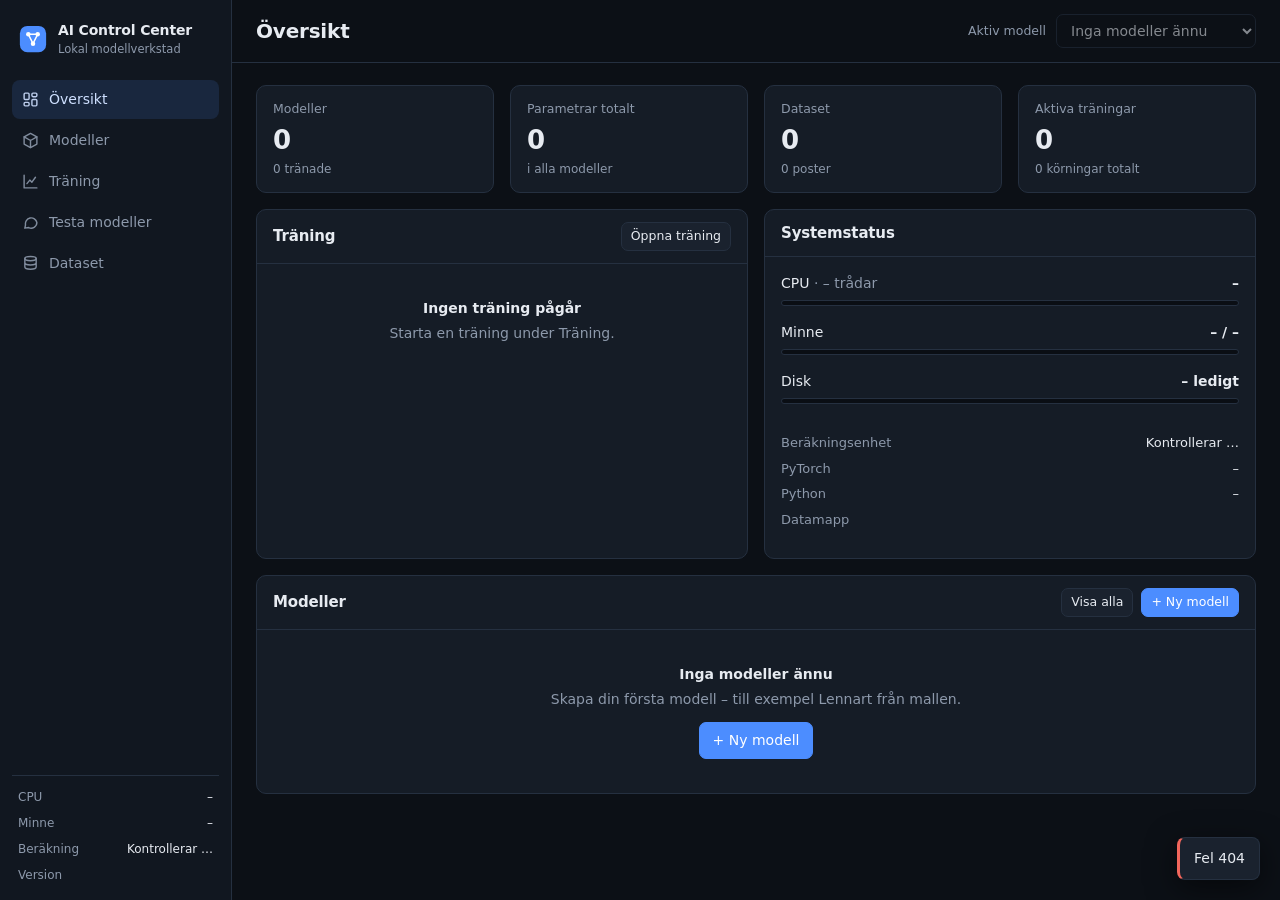
==== aicc/ui/index.html @ fc384c25 "Bygg AI Control Center: kontrollpanel för att skapa, träna och testa AI-modeller Lokal kontrollpanel" ====
<!doctype html>
<html lang="sv">
<head>
<meta charset="utf-8">
<meta name="viewport" content="width=device-width, initial-scale=1">
<title>AI Control Center</title>
<link rel="stylesheet" href="style.css">
</head>
<body>
<div id="app">
  <aside class="sidebar">
    <div class="brand">
      <svg viewBox="0 0 32 32" width="30" height="30" aria-hidden="true"><rect x="2" y="2" width="28" height="28" rx="8" fill="var(--accent)"/><circle cx="11" cy="11" r="2.4" fill="#fff"/><circle cx="21" cy="11" r="2.4" fill="#fff"/><circle cx="16" cy="21" r="2.4" fill="#fff"/><path d="M11 11L21 11L16 21Z" stroke="#fff" stroke-width="1.6" fill="none"/></svg>
      <div><strong>AI Control Center</strong><span>Lokal modellverkstad</span></div>
    </div>
    <nav id="nav"></nav>
    <div class="side-status" id="side-status"></div>
  </aside>
  <main>
    <header class="topbar">
      <h1 id="page-title"></h1>
      <div class="active-model">
        <label for="active-model">Aktiv modell</label>
        <select id="active-model"></select>
      </div>
    </header>
    <section id="view"></section>
  </main>
</div>
<div id="modal-root"></div>
<div id="toasts" aria-live="polite"></div>
<script src="app.js"></script>
</body>
</html>
---- aicc/ui/style.css ----
:root {
  --bg: #0c1016;
  --bg-2: #111720;
  --panel: #151c26;
  --panel-2: #1a222e;
  --border: #253040;
  --border-2: #32405380;
  --text: #e7ebf1;
  --muted: #8d99ab;
  --faint: #5d6a7c;
  --accent: #4c8dff;
  --accent-2: #2f6fe6;
  --accent-soft: #4c8dff22;
  --good: #3fbf7f;
  --warn: #e0a93b;
  --bad: #f2665c;
  --violet: #a78bfa;
  --radius: 10px;
  --mono: "Cascadia Code", "Cascadia Mono", Consolas, "SF Mono", Menlo, monospace;
  color-scheme: dark;
}
* { box-sizing: border-box; }
html, body { height: 100%; margin: 0; }
body {
  background: var(--bg); color: var(--text);
  font: 14px/1.5 "Segoe UI Variable Text", "Segoe UI", system-ui, -apple-system, sans-serif;
  -webkit-font-smoothing: antialiased;
}
h1, h2, h3 { margin: 0; font-weight: 600; letter-spacing: -0.01em; }
h1 { font-size: 20px; } h2 { font-size: 15px; } h3 { font-size: 13px; }
button, input, select, textarea { font: inherit; color: inherit; }
a { color: var(--accent); }
::-webkit-scrollbar { width: 10px; height: 10px; }
::-webkit-scrollbar-thumb { background: #2a3545; border-radius: 6px; border: 2px solid transparent; background-clip: content-box; }
::-webkit-scrollbar-thumb:hover { background-color: #3a4960; }

#app { display: grid; grid-template-columns: 232px 1fr; height: 100vh; }
.sidebar { background: var(--bg-2); border-right: 1px solid var(--border); display: flex; flex-direction: column; padding: 16px 12px; gap: 18px; min-height: 0; }
.brand { display: flex; align-items: center; gap: 10px; padding: 4px 6px; }
.brand strong { display: block; font-size: 14px; letter-spacing: -0.01em; }
.brand span { display: block; font-size: 11.5px; color: var(--muted); }
nav { display: flex; flex-direction: column; gap: 2px; }
nav button { display: flex; align-items: center; gap: 10px; width: 100%; padding: 9px 10px; background: none; border: 0; border-radius: 8px; color: var(--muted); cursor: pointer; text-align: left; font-weight: 500; }
nav button:hover { background: var(--panel); color: var(--text); }
nav button.on { background: var(--accent-soft); color: #cfe0ff; }
nav button svg { flex: none; opacity: .9; }
nav button .pill { margin-left: auto; }
.side-status { margin-top: auto; font-size: 12px; color: var(--muted); border-top: 1px solid var(--border); padding: 12px 6px 0; display: grid; gap: 8px; }
.side-status .row { display: flex; justify-content: space-between; gap: 8px; }
.side-status b { color: var(--text); font-weight: 500; }

main { display: flex; flex-direction: column; min-width: 0; min-height: 0; }
.topbar { display: flex; align-items: center; justify-content: space-between; padding: 14px 24px; border-bottom: 1px solid var(--border); background: var(--bg); }
.active-model { display: flex; align-items: center; gap: 10px; }
.active-model label { color: var(--muted); font-size: 12.5px; }
.active-model select { min-width: 200px; }
#view { flex: 1; overflow: auto; padding: 22px 24px 40px; min-height: 0; }

/* Formulärkontroller */
input[type=text], input[type=number], input[type=file], select, textarea {
  background: var(--bg); border: 1px solid var(--border); border-radius: 7px; padding: 7px 10px; width: 100%; outline: none; min-width: 0;
}
input:focus, select:focus, textarea:focus { border-color: var(--accent); box-shadow: 0 0 0 3px var(--accent-soft); }
input:disabled, select:disabled, textarea:disabled { opacity: .55; cursor: not-allowed; }
textarea { resize: vertical; min-height: 64px; }
input[type=range] { width: 100%; accent-color: var(--accent); }
input[type=checkbox] { accent-color: var(--accent); width: 15px; height: 15px; }
label.field { display: grid; gap: 5px; font-size: 12.5px; color: var(--muted); min-width: 0; }
label.field > span em { font-style: normal; color: var(--faint); }
label.check { display: flex; align-items: center; gap: 8px; color: var(--text); font-size: 13px; cursor: pointer; }
.form-grid { display: grid; grid-template-columns: repeat(2, minmax(0, 1fr)); gap: 12px 14px; }
.form-grid.three { grid-template-columns: repeat(3, minmax(0, 1fr)); }
.form-grid .wide { grid-column: 1 / -1; }
.hint { font-size: 12px; color: var(--muted); }

.btn { display: inline-flex; align-items: center; justify-content: center; gap: 7px; padding: 7px 13px; border-radius: 7px; border: 1px solid var(--border); background: var(--panel-2); cursor: pointer; font-weight: 500; white-space: nowrap; }
.btn:hover { border-color: #3b4a60; background: #202a38; }
.btn:disabled { opacity: .5; cursor: not-allowed; }
.btn.primary { background: var(--accent); border-color: var(--accent); color: #fff; }
.btn.primary:hover { background: var(--accent-2); border-color: var(--accent-2); }
.btn.danger { color: var(--bad); }
.btn.danger:hover { border-color: var(--bad); background: #f2665c18; }
.btn.ghost { background: none; border-color: transparent; color: var(--muted); }
.btn.ghost:hover { background: var(--panel-2); color: var(--text); }
.btn.small { padding: 4px 9px; font-size: 12.5px; }
.btn-row { display: flex; gap: 8px; flex-wrap: wrap; align-items: center; }

.panel { background: var(--panel); border: 1px solid var(--border); border-radius: var(--radius); }
.panel > header { display: flex; align-items: center; justify-content: space-between; gap: 10px; padding: 12px 16px; border-bottom: 1px solid var(--border); }
.panel > .body { padding: 16px; }
.toolbar { display: flex; align-items: center; justify-content: space-between; gap: 12px; margin-bottom: 16px; flex-wrap: wrap; }
.toolbar p { margin: 0; color: var(--muted); }
.grid { display: grid; gap: 16px; }
.cols-4 { grid-template-columns: repeat(4, minmax(0, 1fr)); }
.cols-2 { grid-template-columns: repeat(2, minmax(0, 1fr)); }
.split { grid-template-columns: 360px minmax(0, 1fr); align-items: start; }
.muted { color: var(--muted); } .mono { font-family: var(--mono); font-size: 12.5px; }
.num { font-variant-numeric: tabular-nums; }
.empty { padding: 34px 16px; text-align: center; color: var(--muted); }
.empty strong { display: block; color: var(--text); margin-bottom: 4px; font-size: 14px; }

.stat { padding: 14px 16px; }
.stat .label { color: var(--muted); font-size: 12.5px; }
.stat .value { font-size: 26px; font-weight: 600; letter-spacing: -0.02em; margin-top: 2px; }
.stat .sub { color: var(--muted); font-size: 12px; }

.pill { display: inline-flex; align-items: center; gap: 5px; padding: 1px 8px; border-radius: 99px; font-size: 11.5px; font-weight: 600; border: 1px solid var(--border); color: var(--muted); white-space: nowrap; }
.pill::before { content: ""; width: 6px; height: 6px; border-radius: 50%; background: currentColor; }
.pill.good { color: var(--good); border-color: #3fbf7f44; background: #3fbf7f12; }
.pill.run { color: var(--accent); border-color: #4c8dff55; background: var(--accent-soft); }
.pill.run::before { animation: pulse 1.2s infinite; }
.pill.warn { color: var(--warn); border-color: #e0a93b44; background: #e0a93b12; }
.pill.bad { color: var(--bad); border-color: #f2665c44; background: #f2665c12; }
.pill.plain::before { display: none; }
@keyframes pulse { 50% { opacity: .25; } }

.bar { height: 6px; background: #0a0e14; border-radius: 99px; overflow: hidden; border: 1px solid var(--border); }
.bar > i { display: block; height: 100%; background: var(--accent); border-radius: 99px; transition: width .4s; }
.bar.good > i { background: var(--good); } .bar.warn > i { background: var(--warn); }

table { width: 100%; border-collapse: collapse; }
th, td { text-align: left; padding: 9px 12px; border-bottom: 1px solid var(--border); vertical-align: middle; }
th { font-size: 11.5px; text-transform: uppercase; letter-spacing: .05em; color: var(--muted); font-weight: 600; }
tr:last-child td { border-bottom: 0; }
tbody tr.click { cursor: pointer; } tbody tr.click:hover { background: var(--panel-2); }
tbody tr.sel { background: var(--accent-soft); }
td.right, th.right { text-align: right; }

.kv { display: grid; grid-template-columns: auto 1fr; gap: 6px 16px; font-size: 13px; }
.kv dt { color: var(--muted); } .kv dd { margin: 0; text-align: right; min-width: 0; overflow-wrap: anywhere; }

/* Modellkort */
.model-grid { display: grid; grid-template-columns: repeat(auto-fill, minmax(320px, 1fr)); gap: 16px; }
.model-card { padding: 16px; display: flex; flex-direction: column; gap: 12px; }
.model-card.active { border-color: #4c8dff88; box-shadow: 0 0 0 1px #4c8dff44; }
.model-card .head { display: flex; align-items: flex-start; justify-content: space-between; gap: 10px; }
.model-card .head h2 { font-size: 16px; }
.model-card .desc { color: var(--muted); font-size: 13px; min-height: 38px; display: -webkit-box; -webkit-line-clamp: 2; -webkit-box-orient: vertical; overflow: hidden; }
.facts { display: grid; grid-template-columns: repeat(3, 1fr); gap: 8px; }
.facts div { background: var(--bg); border: 1px solid var(--border); border-radius: 8px; padding: 7px 9px; min-width: 0; }
.facts span { display: block; font-size: 11px; color: var(--muted); }
.facts b { font-weight: 600; font-size: 13.5px; white-space: nowrap; overflow: hidden; text-overflow: ellipsis; display: block; }
.tags { display: flex; gap: 6px; flex-wrap: wrap; }
.tag { font-size: 11.5px; padding: 1px 8px; border-radius: 6px; background: var(--panel-2); border: 1px solid var(--border); color: var(--muted); }

/* Modal */
.overlay { position: fixed; inset: 0; background: #05080ccc; display: grid; place-items: center; z-index: 50; padding: 24px; }
.modal { background: var(--panel); border: 1px solid var(--border); border-radius: 12px; width: min(680px, 100%); max-height: calc(100vh - 48px); display: flex; flex-direction: column; box-shadow: 0 24px 80px #000a; }
.modal.wide { width: min(940px, 100%); } .modal.narrow { width: min(440px, 100%); }
.modal > header { padding: 14px 18px; border-bottom: 1px solid var(--border); display: flex; justify-content: space-between; align-items: center; }
.modal > .body { padding: 18px; overflow: auto; display: grid; gap: 16px; }
.modal > footer { padding: 12px 18px; border-top: 1px solid var(--border); display: flex; justify-content: flex-end; gap: 8px; }
.section-title { font-size: 11.5px; text-transform: uppercase; letter-spacing: .06em; color: var(--muted); font-weight: 600; margin-bottom: -6px; }
.estimate { background: var(--bg); border: 1px solid var(--border); border-radius: 8px; padding: 10px 14px; display: flex; justify-content: space-between; gap: 12px; align-items: center; }
.estimate b { font-size: 18px; font-variant-numeric: tabular-nums; }
.tabs { display: flex; gap: 2px; border-bottom: 1px solid var(--border); }
.tabs button { background: none; border: 0; padding: 8px 12px; color: var(--muted); cursor: pointer; border-bottom: 2px solid transparent; margin-bottom: -1px; font-weight: 500; }
.tabs button.on { color: var(--text); border-bottom-color: var(--accent); }
pre.code { background: var(--bg); border: 1px solid var(--border); border-radius: 8px; padding: 12px; margin: 0; overflow: auto; max-height: 420px; font: 12px/1.55 var(--mono); white-space: pre; }
pre.log { white-space: pre-wrap; overflow-wrap: anywhere; height: 230px; max-height: none; color: #b8c3d2; }

/* Träning */
.run-head { display: flex; align-items: center; justify-content: space-between; gap: 12px; flex-wrap: wrap; }
.metrics { display: grid; grid-template-columns: repeat(6, minmax(0, 1fr)); gap: 10px; }
.metrics div { background: var(--bg); border: 1px solid var(--border); border-radius: 8px; padding: 8px 10px; min-width: 0; }
.metrics span { display: block; font-size: 11px; color: var(--muted); }
.metrics b { font-size: 15px; font-weight: 600; font-variant-numeric: tabular-nums; white-space: nowrap; }
.chart-wrap { position: relative; height: 260px; background: var(--bg); border: 1px solid var(--border); border-radius: 8px; }
.chart-wrap canvas { position: absolute; inset: 0; width: 100%; height: 100%; }
.legend { display: flex; gap: 14px; font-size: 12px; color: var(--muted); }
.legend i { display: inline-block; width: 10px; height: 3px; border-radius: 2px; margin-right: 6px; vertical-align: middle; }
details.adv { border: 1px solid var(--border); border-radius: 8px; padding: 8px 12px; }
details.adv summary { cursor: pointer; color: var(--muted); font-size: 13px; }
details.adv[open] summary { margin-bottom: 12px; }

/* Chatt */
.chat-layout { display: grid; grid-template-columns: 300px minmax(0, 1fr); gap: 16px; height: 100%; min-height: 480px; }
.chat-side { display: flex; flex-direction: column; gap: 16px; overflow: auto; min-height: 0; }
.chat-main { display: flex; flex-direction: column; min-height: 0; min-width: 0; }
.chat-cols { flex: 1; display: grid; grid-auto-flow: column; grid-auto-columns: minmax(0, 1fr); gap: 12px; min-height: 0; }
.chat-col { display: flex; flex-direction: column; min-height: 0; min-width: 0; }
.chat-col > header { padding: 8px 10px; gap: 8px; }
.chat-col > header select { flex: 1; }
.chat-col > header select.ckpt { flex: 0 0 120px; }
.msgs { flex: 1; overflow: auto; padding: 14px; display: flex; flex-direction: column; gap: 12px; min-height: 0; }
.msg { max-width: 88%; padding: 9px 13px; border-radius: 12px; white-space: pre-wrap; overflow-wrap: anywhere; }
.msg.user { align-self: flex-end; background: var(--accent); color: #fff; border-bottom-right-radius: 4px; }
.msg.assistant { align-self: flex-start; background: var(--panel-2); border: 1px solid var(--border); border-bottom-left-radius: 4px; }
.msg.error { border-color: #f2665c66; color: var(--bad); }
.msg .info { display: block; margin-top: 5px; font-size: 11px; color: var(--muted); }
.msg .cursor { display: inline-block; width: 7px; height: 14px; background: var(--muted); vertical-align: -2px; animation: pulse 1s infinite; }
.composer { display: flex; gap: 10px; margin-top: 12px; align-items: flex-end; }
.composer textarea { min-height: 44px; max-height: 160px; resize: none; }
.session-list { display: grid; gap: 4px; }
.session-list .item { display: flex; align-items: center; justify-content: space-between; gap: 6px; padding: 6px 8px; border-radius: 7px; cursor: pointer; }
.session-list .item:hover { background: var(--panel-2); }
.session-list .item small { display: block; color: var(--muted); font-size: 11.5px; }
.range-row { display: flex; justify-content: space-between; }

/* Dataset */
.record { border: 1px solid var(--border); border-radius: 8px; padding: 10px 12px; background: var(--bg); display: grid; gap: 6px; font-size: 13px; }
.record .role { font-size: 11px; text-transform: uppercase; letter-spacing: .05em; color: var(--muted); font-weight: 600; margin-right: 8px; }
.record .role.assistant { color: var(--accent); }
.record p { margin: 0; white-space: pre-wrap; overflow-wrap: anywhere; }
.record .idx { color: var(--faint); font-size: 11px; }
.pager { display: flex; align-items: center; justify-content: space-between; gap: 10px; margin-top: 12px; }

#toasts { position: fixed; right: 20px; bottom: 20px; display: grid; gap: 8px; z-index: 100; }
.toast { background: var(--panel-2); border: 1px solid var(--border); border-left: 3px solid var(--good); border-radius: 8px; padding: 10px 14px; max-width: 420px; box-shadow: 0 8px 30px #0008; }
.toast.error { border-left-color: var(--bad); }

@media (max-width: 1180px) {
  .cols-4 { grid-template-columns: repeat(2, minmax(0, 1fr)); }
  .split { grid-template-columns: 1fr; }
  .metrics { grid-template-columns: repeat(3, minmax(0, 1fr)); }
}
[hidden] { display: none !important; }
.active-model label { white-space: nowrap; }
.card-more { border-top: 1px solid var(--border); padding-top: 10px; margin-top: auto; gap: 2px; }
.card-more .danger { margin-left: auto; }
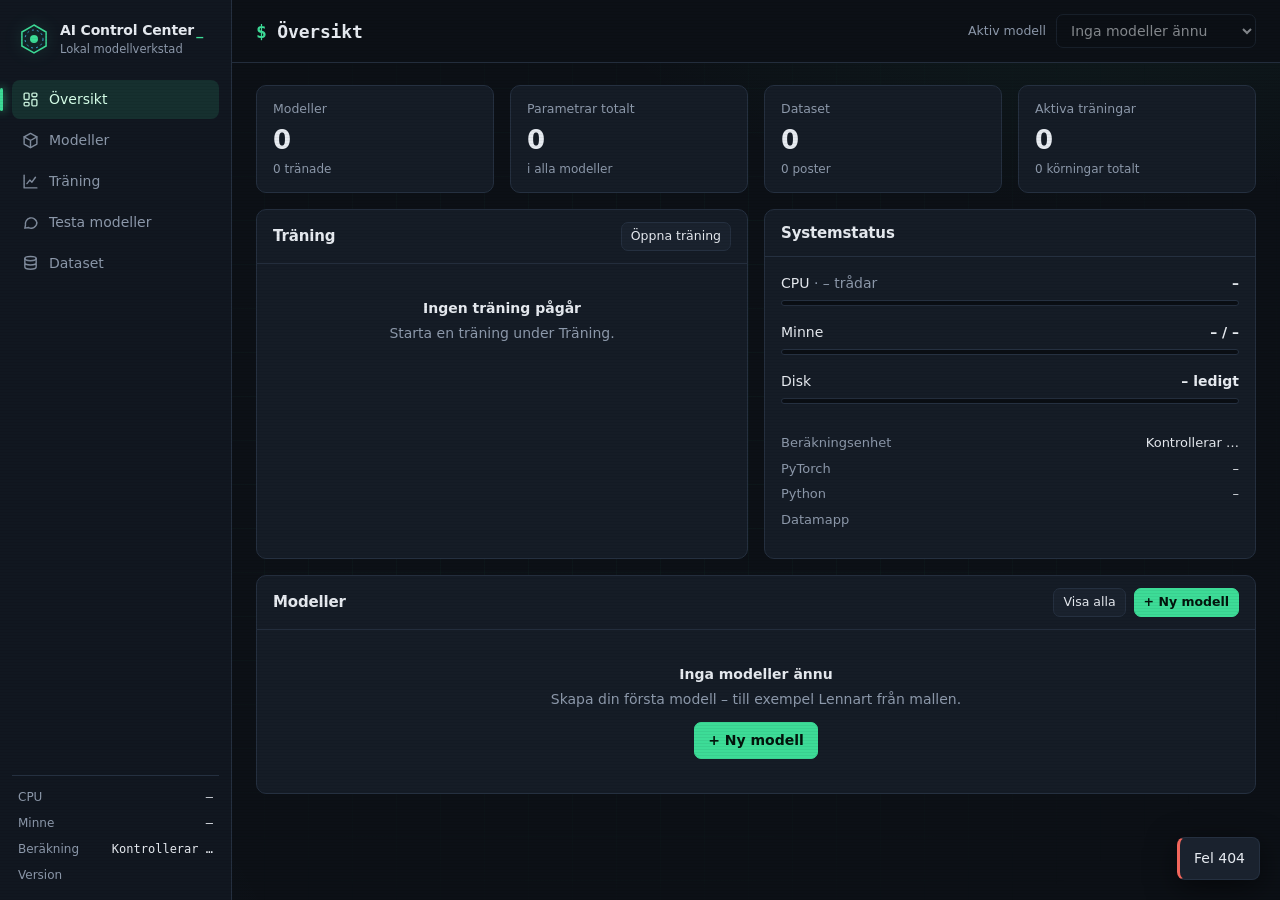
==== commit 522454b0: "Gör gränssnittet mer levande: mörkt tema med gröna accenter, animerade modellavatarer och sfäriska l" ====
--- a/aicc/ui/index.html
+++ b/aicc/ui/index.html
@@ -10,7 +10,7 @@
 <div id="app">
   <aside class="sidebar">
     <div class="brand">
-      <svg viewBox="0 0 32 32" width="30" height="30" aria-hidden="true"><rect x="2" y="2" width="28" height="28" rx="8" fill="var(--accent)"/><circle cx="11" cy="11" r="2.4" fill="#fff"/><circle cx="21" cy="11" r="2.4" fill="#fff"/><circle cx="16" cy="21" r="2.4" fill="#fff"/><path d="M11 11L21 11L16 21Z" stroke="#fff" stroke-width="1.6" fill="none"/></svg>
+      <svg class="mark" viewBox="0 0 32 32" width="32" height="32" aria-hidden="true"><polygon class="ring" points="16,2 28.1,9 28.1,23 16,30 3.9,23 3.9,9" fill="none" stroke="var(--accent)" stroke-width="1.5"/><circle class="core" cx="16" cy="16" r="4" fill="var(--accent)"/><circle cx="16" cy="16" r="9" fill="none" stroke="var(--cyan)" stroke-width="1" stroke-dasharray="2 3" opacity=".8"/></svg>
       <div><strong>AI Control Center</strong><span>Lokal modellverkstad</span></div>
     </div>
     <nav id="nav"></nav>
--- a/aicc/ui/style.css
+++ b/aicc/ui/style.css
@@ -8,9 +8,10 @@
   --text: #e7ebf1;
   --muted: #8d99ab;
   --faint: #5d6a7c;
-  --accent: #4c8dff;
-  --accent-2: #2f6fe6;
-  --accent-soft: #4c8dff22;
+  --accent: #3ddc97;
+  --accent-2: #22b87a;
+  --accent-soft: #3ddc9720;
+  --cyan: #47c7ff;
   --good: #3fbf7f;
   --warn: #e0a93b;
   --bad: #f2665c;
@@ -22,10 +23,29 @@
 * { box-sizing: border-box; }
 html, body { height: 100%; margin: 0; }
 body {
-  background: var(--bg); color: var(--text);
+  background:
+    radial-gradient(900px 500px at 85% -10%, #3ddc9714, transparent 60%),
+    radial-gradient(700px 500px at -10% 110%, #47c7ff10, transparent 60%),
+    var(--bg);
+  color: var(--text);
   font: 14px/1.5 "Segoe UI Variable Text", "Segoe UI", system-ui, -apple-system, sans-serif;
   -webkit-font-smoothing: antialiased;
 }
+/* Rutnät och svaga scanlines i bakgrunden */
+body::before {
+  content: ""; position: fixed; inset: 0; pointer-events: none; z-index: 0;
+  background-image:
+    linear-gradient(#3ddc9708 1px, transparent 1px),
+    linear-gradient(90deg, #3ddc9708 1px, transparent 1px);
+  background-size: 44px 44px;
+  mask-image: radial-gradient(ellipse at center, #000 40%, transparent 85%);
+}
+body::after {
+  content: ""; position: fixed; inset: 0; pointer-events: none; z-index: 60;
+  background: repeating-linear-gradient(to bottom, transparent 0 2px, #00000026 2px 3px);
+  opacity: .35;
+}
+#app { position: relative; z-index: 1; }
 h1, h2, h3 { margin: 0; font-weight: 600; letter-spacing: -0.01em; }
 h1 { font-size: 20px; } h2 { font-size: 15px; } h3 { font-size: 13px; }
 button, input, select, textarea { font: inherit; color: inherit; }
@@ -76,7 +96,7 @@
 .btn { display: inline-flex; align-items: center; justify-content: center; gap: 7px; padding: 7px 13px; border-radius: 7px; border: 1px solid var(--border); background: var(--panel-2); cursor: pointer; font-weight: 500; white-space: nowrap; }
 .btn:hover { border-color: #3b4a60; background: #202a38; }
 .btn:disabled { opacity: .5; cursor: not-allowed; }
-.btn.primary { background: var(--accent); border-color: var(--accent); color: #fff; }
+.btn.primary { background: var(--accent); border-color: var(--accent); color: #03140c; font-weight: 600; }
 .btn.primary:hover { background: var(--accent-2); border-color: var(--accent-2); }
 .btn.danger { color: var(--bad); }
 .btn.danger:hover { border-color: var(--bad); background: #f2665c18; }
@@ -184,7 +204,7 @@
 .chat-col > header select.ckpt { flex: 0 0 120px; }
 .msgs { flex: 1; overflow: auto; padding: 14px; display: flex; flex-direction: column; gap: 12px; min-height: 0; }
 .msg { max-width: 88%; padding: 9px 13px; border-radius: 12px; white-space: pre-wrap; overflow-wrap: anywhere; }
-.msg.user { align-self: flex-end; background: var(--accent); color: #fff; border-bottom-right-radius: 4px; }
+.msg.user { align-self: flex-end; background: var(--accent); color: #03140c; font-weight: 500; border-bottom-right-radius: 4px; }
 .msg.assistant { align-self: flex-start; background: var(--panel-2); border: 1px solid var(--border); border-bottom-left-radius: 4px; }
 .msg.error { border-color: #f2665c66; color: var(--bad); }
 .msg .info { display: block; margin-top: 5px; font-size: 11px; color: var(--muted); }
@@ -218,3 +238,114 @@
 .active-model label { white-space: nowrap; }
 .card-more { border-top: 1px solid var(--border); padding-top: 10px; margin-top: auto; gap: 2px; }
 .card-more .danger { margin-left: auto; }
+
+/* ───────────────────────── liv och rörelse ───────────────────────── */
+@keyframes rise { from { opacity: 0; transform: translateY(10px); } to { opacity: 1; transform: none; } }
+@keyframes blink { 50% { opacity: 0; } }
+@keyframes shimmer { from { background-position: -200% 0; } to { background-position: 200% 0; } }
+@keyframes spin { to { transform: rotate(360deg); } }
+@keyframes spin-rev { to { transform: rotate(-360deg); } }
+@keyframes ping { 0% { transform: scale(.6); opacity: .9; } 100% { transform: scale(2.4); opacity: 0; } }
+@keyframes glow { 50% { box-shadow: 0 0 0 1px #3ddc9766, 0 0 26px #3ddc9733; } }
+@keyframes scan { from { transform: translateY(-100%); } to { transform: translateY(100%); } }
+@keyframes flicker { 0%, 100% { opacity: 1; } 92% { opacity: 1; } 93% { opacity: .75; } 94% { opacity: 1; } }
+
+/* Sidomeny: prompt och blinkande markör */
+.brand strong::after { content: "_"; color: var(--accent); margin-left: 2px; animation: blink 1.1s steps(1) infinite; }
+.brand .mark { filter: drop-shadow(0 0 8px #3ddc9755); animation: flicker 6s infinite; }
+.brand .mark .ring { transform-origin: 16px 16px; animation: spin 14s linear infinite; }
+.brand .mark .core { transform-origin: 16px 16px; animation: ping 2.4s ease-out infinite; }
+nav button { position: relative; transition: background .2s, color .2s, transform .2s; }
+nav button:hover { transform: translateX(3px); }
+nav button.on::before {
+  content: ""; position: absolute; left: -12px; top: 8px; bottom: 8px; width: 3px; border-radius: 3px;
+  background: var(--accent); box-shadow: 0 0 10px var(--accent);
+}
+nav button.on { color: #d6ffe9; }
+.side-status .row b { font-family: var(--mono); font-size: 12px; }
+
+/* Sidor och kort som glider in */
+#view > * { animation: rise .45s cubic-bezier(.2,.7,.2,1) both; }
+.model-card { animation: rise .5s cubic-bezier(.2,.7,.2,1) both; transition: transform .25s, border-color .25s, box-shadow .25s; position: relative; overflow: hidden; }
+.model-grid > .model-card:nth-child(2) { animation-delay: .06s; }
+.model-grid > .model-card:nth-child(3) { animation-delay: .12s; }
+.model-grid > .model-card:nth-child(4) { animation-delay: .18s; }
+.model-card:hover { transform: translateY(-3px); border-color: #3ddc9755; box-shadow: 0 14px 40px #00000066, 0 0 0 1px #3ddc9722; }
+.model-card::after {
+  content: ""; position: absolute; left: 0; right: 0; height: 40px; top: -40px; pointer-events: none;
+  background: linear-gradient(transparent, #3ddc9710, transparent);
+}
+.model-card:hover::after { animation: scan 1.6s linear infinite; }
+.model-card.active { animation: rise .5s both, glow 3s ease-in-out infinite; border-color: #3ddc97aa; }
+.model-card h2 { font-family: var(--mono); font-size: 15px; letter-spacing: 0; }
+.model-card h2::before { content: "> "; color: var(--accent); }
+.model-card .facts div { transition: border-color .2s, background .2s; }
+.model-card .facts div:hover { border-color: #3ddc9766; background: #3ddc9708; }
+.model-card .facts b { font-family: var(--mono); font-size: 13px; }
+
+/* Modellavatar: en roterande ring med en pulsande kärna */
+.avatar { position: relative; width: 44px; height: 44px; flex: none; display: grid; place-items: center; }
+.avatar svg { width: 100%; height: 100%; overflow: visible; }
+.avatar .r1 { transform-origin: 22px 22px; animation: spin 9s linear infinite; }
+.avatar .r2 { transform-origin: 22px 22px; animation: spin-rev 6s linear infinite; }
+.avatar .dot { transform-origin: 22px 22px; animation: ping 2.2s ease-out infinite; }
+.avatar.idle .r1, .avatar.idle .r2 { animation-duration: 30s; }
+.avatar.busy .r1 { animation-duration: 1.4s; }
+.avatar.busy .r2 { animation-duration: 2s; }
+
+/* Pillret för aktiv modell */
+.pill.run::before, .pill.good::before { box-shadow: 0 0 8px currentColor; }
+
+/* Förloppsindikatorer med glans */
+.bar > i { background-image: linear-gradient(90deg, transparent, #ffffff40, transparent); background-size: 200% 100%; animation: shimmer 2.4s linear infinite; }
+.bar.good > i { background-color: var(--good); }
+
+/* Chatt: meddelanden glider in och markören blinkar */
+.msg { animation: rise .3s ease-out both; }
+.msg.assistant { border-color: #3ddc9733; box-shadow: inset 2px 0 0 #3ddc9766; }
+.msg .cursor { background: var(--accent); box-shadow: 0 0 8px var(--accent); animation: blink .9s steps(1) infinite; }
+.chat-col > header { background: linear-gradient(90deg, #3ddc9708, transparent); }
+
+/* Knappar och fält lyser upp vid fokus */
+.btn { transition: transform .15s, border-color .2s, background .2s, box-shadow .2s; }
+.btn:hover:not(:disabled) { transform: translateY(-1px); }
+.btn.primary:hover:not(:disabled) { box-shadow: 0 0 18px #3ddc9766; }
+.btn:active:not(:disabled) { transform: translateY(0) scale(.98); }
+.panel { transition: border-color .25s, box-shadow .25s; }
+.toast { animation: rise .3s ease-out both; }
+.topbar h1 { font-family: var(--mono); font-size: 18px; }
+.topbar h1::before { content: "$ "; color: var(--accent); }
+h1, h2 { text-shadow: none; }
+
+@media (prefers-reduced-motion: reduce) {
+  *, *::before, *::after { animation: none !important; transition: none !important; }
+}
+
+/* Sfäriska laddningsindikatorer */
+@keyframes orb-bob { 50% { transform: translateY(-3px) scale(1.05); } }
+@keyframes orb-shine { 0%, 100% { filter: brightness(1); } 50% { filter: brightness(1.35); } }
+@keyframes dot-wave { 0%, 60%, 100% { opacity: .2; } 30% { opacity: 1; } }
+.orb {
+  position: relative; display: inline-block; width: 26px; height: 26px; border-radius: 50%; flex: none;
+  background: radial-gradient(circle at 32% 28%, #ffffffcc 0, #8ff0c3 14%, #3ddc97 38%, #14795a 72%, #03140c 100%);
+  box-shadow: 0 0 18px #3ddc9770, inset -4px -6px 10px #0009;
+  animation: orb-bob 1.6s ease-in-out infinite, orb-shine 2.4s ease-in-out infinite;
+}
+.orb::before { /* blank reflex */
+  content: ""; position: absolute; left: 22%; top: 16%; width: 26%; height: 18%; border-radius: 50%;
+  background: #fff; opacity: .55; filter: blur(1px); transform: rotate(-25deg);
+}
+.orb::after { /* roterande bana */
+  content: ""; position: absolute; inset: -7px; border-radius: 50%;
+  border: 1.2px dashed #47c7ffaa; border-left-color: transparent; border-right-color: transparent;
+  animation: spin 2.6s linear infinite;
+}
+.orb.sm { width: 14px; height: 14px; margin-right: 8px; vertical-align: -2px; }
+.orb.sm::after { inset: -5px; }
+.loader { display: inline-flex; align-items: center; gap: 12px; color: var(--muted); font-family: var(--mono); font-size: 12.5px; padding: 2px 0; }
+.loader-text i { font-style: normal; animation: dot-wave 1.2s infinite; }
+.loader-text i:nth-child(2) { animation-delay: .2s; }
+.loader-text i:nth-child(3) { animation-delay: .4s; }
+.run-who { display: inline-flex; align-items: center; }
+/* Lastning av vyn: sfären som stor loader */
+#view.loading::before { content: ""; display: block; width: 56px; height: 56px; margin: 30vh auto 0; border-radius: 50%; background: radial-gradient(circle at 32% 28%, #ffffffcc 0, #8ff0c3 14%, #3ddc97 38%, #14795a 72%, #03140c 100%); box-shadow: 0 0 40px #3ddc9770; animation: orb-bob 1.6s ease-in-out infinite; }
